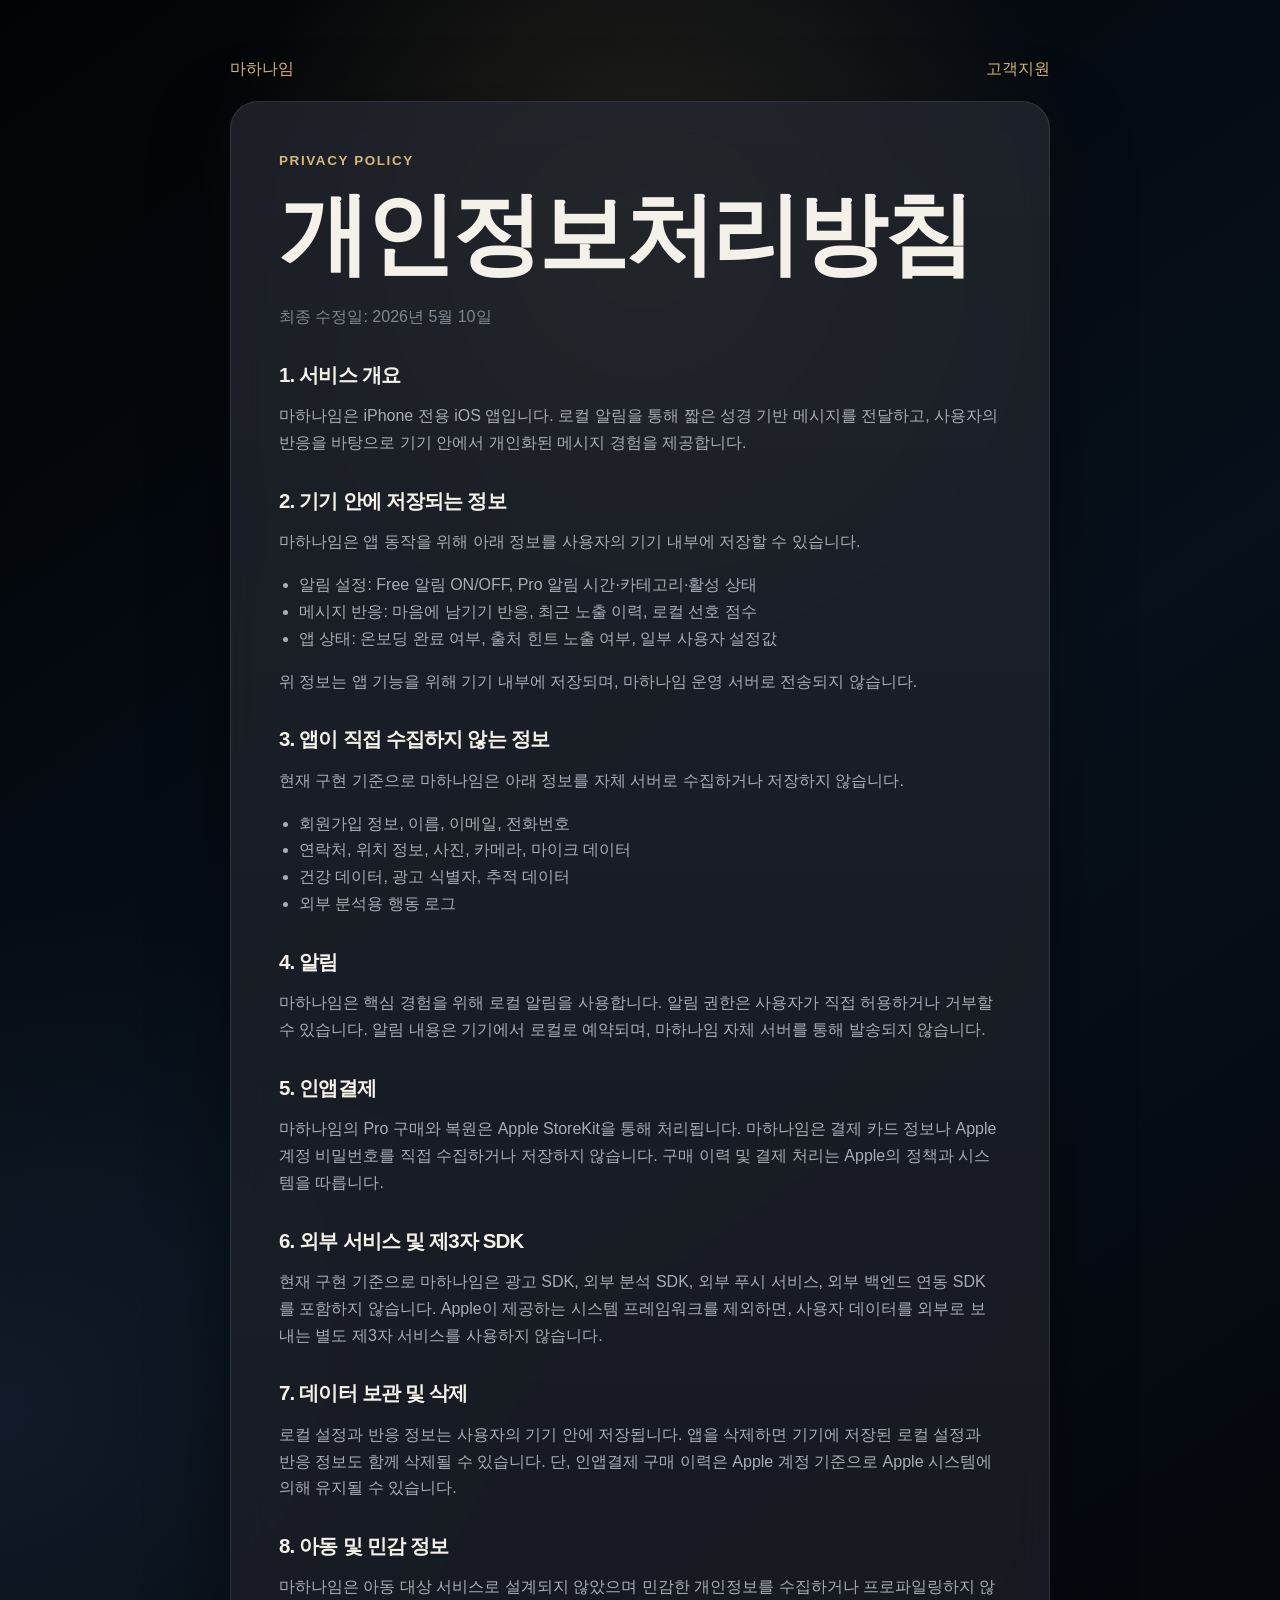
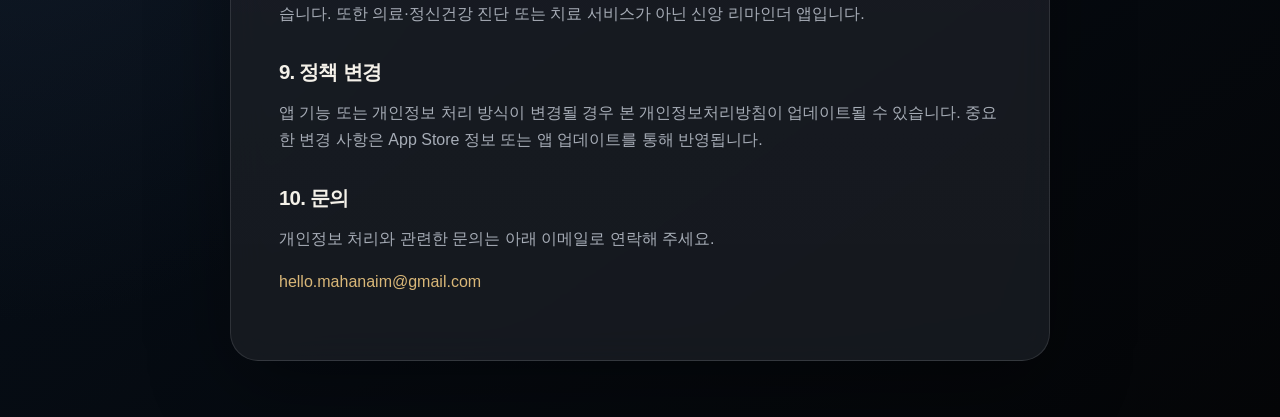
==== privacy.html @ 92a77791 "Add Mahanaim public support pages" ====
<!doctype html>
<html lang="ko">
<head>
  <meta charset="utf-8">
  <meta name="viewport" content="width=device-width, initial-scale=1">
  <title>마하나임 개인정보처리방침</title>
  <meta name="description" content="마하나임 iOS 앱의 개인정보처리방침입니다.">
  <link rel="stylesheet" href="./styles.css">
</head>
<body>
  <main class="page document">
    <nav class="topnav"><a href="./index.html">마하나임</a><a href="./support.html">고객지원</a></nav>
    <article class="card">
      <p class="eyebrow">Privacy Policy</p>
      <h1>개인정보처리방침</h1>
      <p class="muted">최종 수정일: 2026년 5월 10일</p>

      <h2>1. 서비스 개요</h2>
      <p>
        마하나임은 iPhone 전용 iOS 앱입니다. 로컬 알림을 통해 짧은 성경 기반 메시지를 전달하고,
        사용자의 반응을 바탕으로 기기 안에서 개인화된 메시지 경험을 제공합니다.
      </p>

      <h2>2. 기기 안에 저장되는 정보</h2>
      <p>마하나임은 앱 동작을 위해 아래 정보를 사용자의 기기 내부에 저장할 수 있습니다.</p>
      <ul>
        <li>알림 설정: Free 알림 ON/OFF, Pro 알림 시간·카테고리·활성 상태</li>
        <li>메시지 반응: 마음에 남기기 반응, 최근 노출 이력, 로컬 선호 점수</li>
        <li>앱 상태: 온보딩 완료 여부, 출처 힌트 노출 여부, 일부 사용자 설정값</li>
      </ul>
      <p>위 정보는 앱 기능을 위해 기기 내부에 저장되며, 마하나임 운영 서버로 전송되지 않습니다.</p>

      <h2>3. 앱이 직접 수집하지 않는 정보</h2>
      <p>현재 구현 기준으로 마하나임은 아래 정보를 자체 서버로 수집하거나 저장하지 않습니다.</p>
      <ul>
        <li>회원가입 정보, 이름, 이메일, 전화번호</li>
        <li>연락처, 위치 정보, 사진, 카메라, 마이크 데이터</li>
        <li>건강 데이터, 광고 식별자, 추적 데이터</li>
        <li>외부 분석용 행동 로그</li>
      </ul>

      <h2>4. 알림</h2>
      <p>
        마하나임은 핵심 경험을 위해 로컬 알림을 사용합니다. 알림 권한은 사용자가 직접 허용하거나 거부할 수 있습니다.
        알림 내용은 기기에서 로컬로 예약되며, 마하나임 자체 서버를 통해 발송되지 않습니다.
      </p>

      <h2>5. 인앱결제</h2>
      <p>
        마하나임의 Pro 구매와 복원은 Apple StoreKit을 통해 처리됩니다.
        마하나임은 결제 카드 정보나 Apple 계정 비밀번호를 직접 수집하거나 저장하지 않습니다.
        구매 이력 및 결제 처리는 Apple의 정책과 시스템을 따릅니다.
      </p>

      <h2>6. 외부 서비스 및 제3자 SDK</h2>
      <p>
        현재 구현 기준으로 마하나임은 광고 SDK, 외부 분석 SDK, 외부 푸시 서비스, 외부 백엔드 연동 SDK를 포함하지 않습니다.
        Apple이 제공하는 시스템 프레임워크를 제외하면, 사용자 데이터를 외부로 보내는 별도 제3자 서비스를 사용하지 않습니다.
      </p>

      <h2>7. 데이터 보관 및 삭제</h2>
      <p>
        로컬 설정과 반응 정보는 사용자의 기기 안에 저장됩니다.
        앱을 삭제하면 기기에 저장된 로컬 설정과 반응 정보도 함께 삭제될 수 있습니다.
        단, 인앱결제 구매 이력은 Apple 계정 기준으로 Apple 시스템에 의해 유지될 수 있습니다.
      </p>

      <h2>8. 아동 및 민감 정보</h2>
      <p>
        마하나임은 아동 대상 서비스로 설계되지 않았으며 민감한 개인정보를 수집하거나 프로파일링하지 않습니다.
        또한 의료·정신건강 진단 또는 치료 서비스가 아닌 신앙 리마인더 앱입니다.
      </p>

      <h2>9. 정책 변경</h2>
      <p>
        앱 기능 또는 개인정보 처리 방식이 변경될 경우 본 개인정보처리방침이 업데이트될 수 있습니다.
        중요한 변경 사항은 App Store 정보 또는 앱 업데이트를 통해 반영됩니다.
      </p>

      <h2>10. 문의</h2>
      <p>개인정보 처리와 관련한 문의는 아래 이메일로 연락해 주세요.</p>
      <p><a href="mailto:hello.mahanaim@gmail.com">hello.mahanaim@gmail.com</a></p>
    </article>
  </main>
</body>
</html>
---- styles.css ----
:root {
  color-scheme: dark;
  --bg: #05070b;
  --panel: rgba(19, 23, 30, 0.78);
  --line: rgba(255, 255, 255, 0.11);
  --text: #f4f1e9;
  --muted: #a7adb7;
  --gold: #d9b778;
  --gold-soft: rgba(217, 183, 120, 0.18);
}

* {
  box-sizing: border-box;
}

body {
  margin: 0;
  min-height: 100vh;
  font-family: -apple-system, BlinkMacSystemFont, "Apple SD Gothic Neo", "Noto Sans KR", "Segoe UI", sans-serif;
  line-height: 1.68;
  color: var(--text);
  background:
    radial-gradient(circle at 50% 12%, rgba(217, 183, 120, 0.16), transparent 28rem),
    radial-gradient(circle at 0% 70%, rgba(26, 36, 52, 0.52), transparent 32rem),
    linear-gradient(145deg, #020304 0%, #07101b 48%, #040507 100%);
}

a {
  color: var(--gold);
  text-decoration: none;
}

a:hover {
  text-decoration: underline;
}

.page {
  width: min(960px, calc(100% - 32px));
  margin: 0 auto;
  padding: 56px 0;
}

.document {
  max-width: 820px;
}

.card {
  border: 1px solid var(--line);
  border-radius: 28px;
  padding: clamp(24px, 5vw, 48px);
  background: linear-gradient(180deg, rgba(255, 255, 255, 0.055), rgba(255, 255, 255, 0.025)), var(--panel);
  box-shadow: 0 24px 80px rgba(0, 0, 0, 0.34);
  backdrop-filter: blur(18px);
}

.hero {
  min-height: 420px;
  display: flex;
  flex-direction: column;
  justify-content: center;
}

.grid {
  display: grid;
  grid-template-columns: repeat(2, minmax(0, 1fr));
  gap: 18px;
  margin-top: 18px;
}

.topnav {
  display: flex;
  justify-content: space-between;
  gap: 16px;
  margin-bottom: 18px;
  color: var(--muted);
}

.eyebrow {
  margin: 0 0 10px;
  color: var(--gold);
  font-size: 0.84rem;
  font-weight: 700;
  letter-spacing: 0.12em;
  text-transform: uppercase;
}

h1,
h2 {
  margin: 0;
  line-height: 1.18;
  letter-spacing: -0.04em;
}

h1 {
  font-size: clamp(2.4rem, 8vw, 5.6rem);
}

h2 {
  margin-top: 32px;
  font-size: 1.28rem;
}

.lead {
  max-width: 680px;
  margin: 18px 0 20px;
  color: #e7e1d5;
  font-size: clamp(1.15rem, 2.5vw, 1.48rem);
  font-weight: 650;
}

p,
li {
  color: var(--muted);
  font-size: 1rem;
}

ul {
  padding-left: 1.25rem;
}

.muted {
  color: #7f8793;
}

.actions {
  display: flex;
  flex-wrap: wrap;
  gap: 12px;
  margin-top: 24px;
}

.actions a {
  display: inline-flex;
  min-height: 44px;
  align-items: center;
  justify-content: center;
  border: 1px solid var(--line);
  border-radius: 999px;
  padding: 0 18px;
  background: var(--gold-soft);
  color: var(--text);
  font-weight: 700;
}

@media (max-width: 720px) {
  .page {
    width: min(100% - 24px, 960px);
    padding: 28px 0;
  }

  .card {
    border-radius: 22px;
    padding: 24px;
  }

  .grid {
    grid-template-columns: 1fr;
  }
}
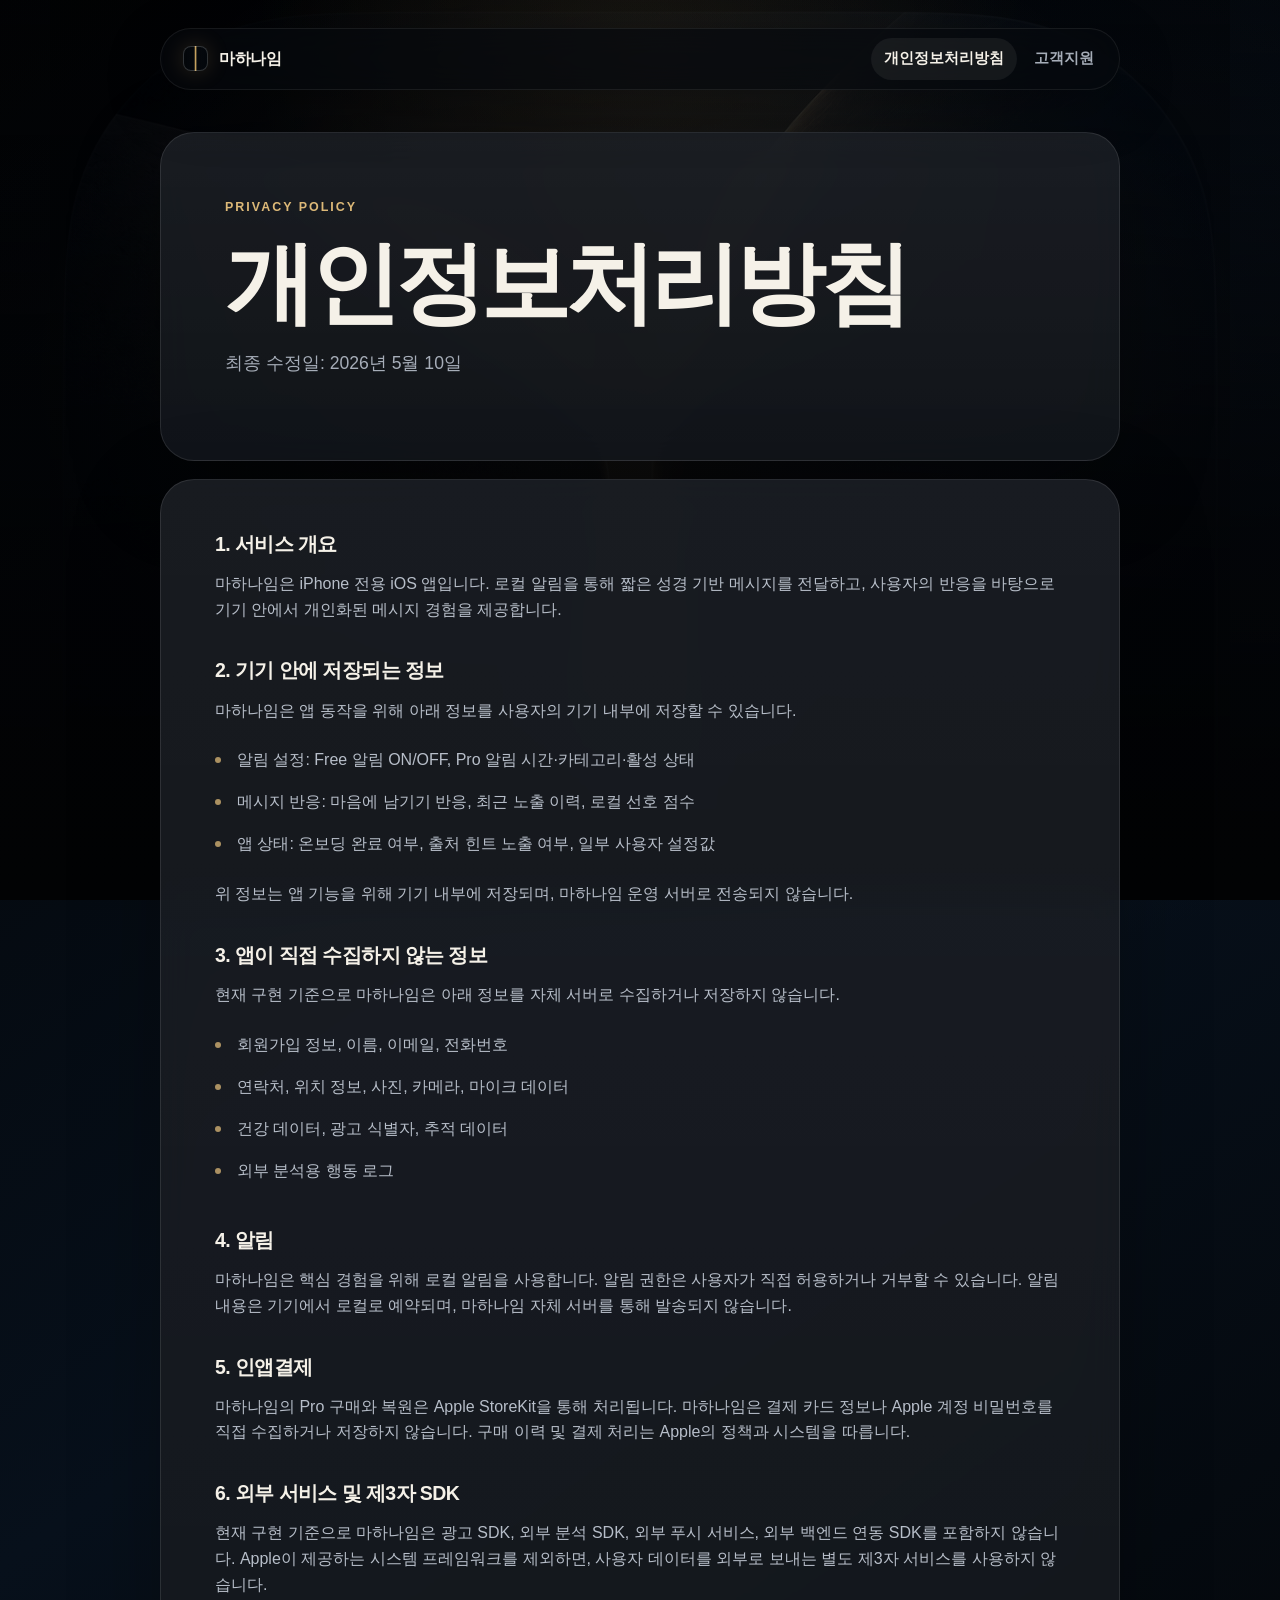
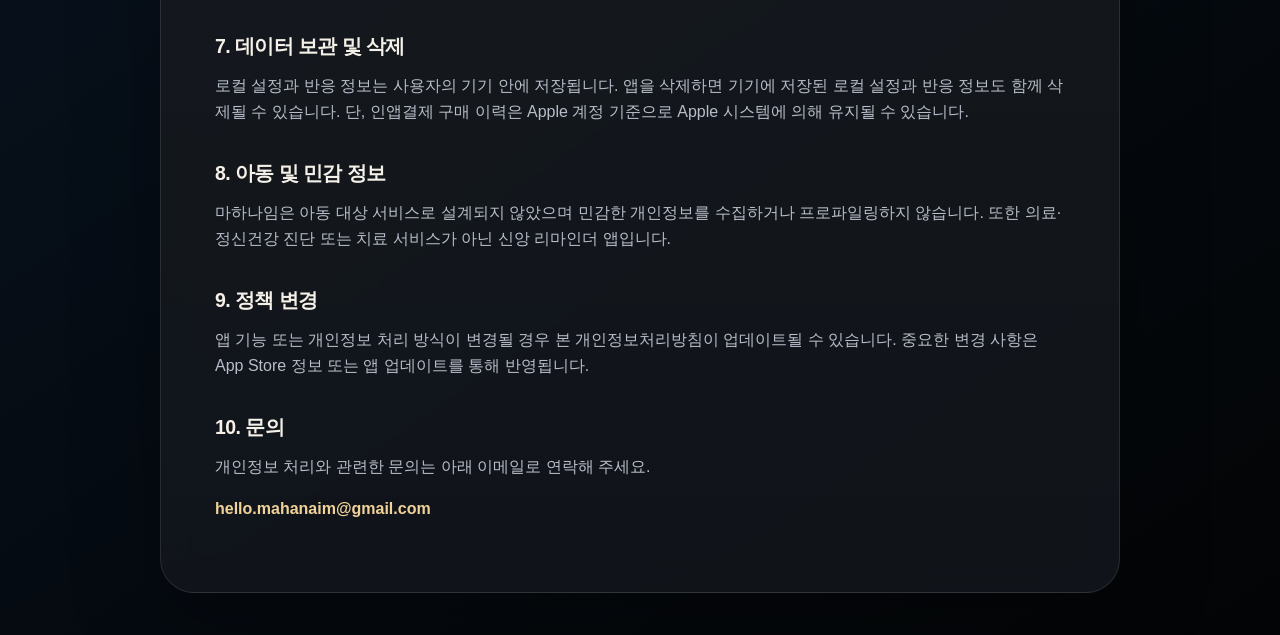
==== commit 43c9a81f: "Redesign public website" ====
--- a/privacy.html
+++ b/privacy.html
@@ -8,79 +8,93 @@
   <link rel="stylesheet" href="./styles.css">
 </head>
 <body>
-  <main class="page document">
-    <nav class="topnav"><a href="./index.html">마하나임</a><a href="./support.html">고객지원</a></nav>
-    <article class="card">
-      <p class="eyebrow">Privacy Policy</p>
-      <h1>개인정보처리방침</h1>
-      <p class="muted">최종 수정일: 2026년 5월 10일</p>
+  <div class="site-shell document-shell">
+    <header class="site-nav" aria-label="주요 메뉴">
+      <a class="brand" href="./index.html" aria-label="마하나임 홈">
+        <span class="brand-mark" aria-hidden="true"></span>
+        <span>마하나임</span>
+      </a>
+      <nav class="nav-links">
+        <a aria-current="page" href="./privacy.html">개인정보처리방침</a>
+        <a href="./support.html">고객지원</a>
+      </nav>
+    </header>
 
-      <h2>1. 서비스 개요</h2>
-      <p>
-        마하나임은 iPhone 전용 iOS 앱입니다. 로컬 알림을 통해 짧은 성경 기반 메시지를 전달하고,
-        사용자의 반응을 바탕으로 기기 안에서 개인화된 메시지 경험을 제공합니다.
-      </p>
+    <main class="document-page">
+      <section class="document-hero">
+        <p class="small-label">Privacy Policy</p>
+        <h1>개인정보처리방침</h1>
+        <p>최종 수정일: 2026년 5월 10일</p>
+      </section>
 
-      <h2>2. 기기 안에 저장되는 정보</h2>
-      <p>마하나임은 앱 동작을 위해 아래 정보를 사용자의 기기 내부에 저장할 수 있습니다.</p>
-      <ul>
-        <li>알림 설정: Free 알림 ON/OFF, Pro 알림 시간·카테고리·활성 상태</li>
-        <li>메시지 반응: 마음에 남기기 반응, 최근 노출 이력, 로컬 선호 점수</li>
-        <li>앱 상태: 온보딩 완료 여부, 출처 힌트 노출 여부, 일부 사용자 설정값</li>
-      </ul>
-      <p>위 정보는 앱 기능을 위해 기기 내부에 저장되며, 마하나임 운영 서버로 전송되지 않습니다.</p>
+      <article class="document-card">
+        <h2>1. 서비스 개요</h2>
+        <p>
+          마하나임은 iPhone 전용 iOS 앱입니다. 로컬 알림을 통해 짧은 성경 기반 메시지를 전달하고,
+          사용자의 반응을 바탕으로 기기 안에서 개인화된 메시지 경험을 제공합니다.
+        </p>
 
-      <h2>3. 앱이 직접 수집하지 않는 정보</h2>
-      <p>현재 구현 기준으로 마하나임은 아래 정보를 자체 서버로 수집하거나 저장하지 않습니다.</p>
-      <ul>
-        <li>회원가입 정보, 이름, 이메일, 전화번호</li>
-        <li>연락처, 위치 정보, 사진, 카메라, 마이크 데이터</li>
-        <li>건강 데이터, 광고 식별자, 추적 데이터</li>
-        <li>외부 분석용 행동 로그</li>
-      </ul>
+        <h2>2. 기기 안에 저장되는 정보</h2>
+        <p>마하나임은 앱 동작을 위해 아래 정보를 사용자의 기기 내부에 저장할 수 있습니다.</p>
+        <ul>
+          <li>알림 설정: Free 알림 ON/OFF, Pro 알림 시간·카테고리·활성 상태</li>
+          <li>메시지 반응: 마음에 남기기 반응, 최근 노출 이력, 로컬 선호 점수</li>
+          <li>앱 상태: 온보딩 완료 여부, 출처 힌트 노출 여부, 일부 사용자 설정값</li>
+        </ul>
+        <p>위 정보는 앱 기능을 위해 기기 내부에 저장되며, 마하나임 운영 서버로 전송되지 않습니다.</p>
 
-      <h2>4. 알림</h2>
-      <p>
-        마하나임은 핵심 경험을 위해 로컬 알림을 사용합니다. 알림 권한은 사용자가 직접 허용하거나 거부할 수 있습니다.
-        알림 내용은 기기에서 로컬로 예약되며, 마하나임 자체 서버를 통해 발송되지 않습니다.
-      </p>
+        <h2>3. 앱이 직접 수집하지 않는 정보</h2>
+        <p>현재 구현 기준으로 마하나임은 아래 정보를 자체 서버로 수집하거나 저장하지 않습니다.</p>
+        <ul>
+          <li>회원가입 정보, 이름, 이메일, 전화번호</li>
+          <li>연락처, 위치 정보, 사진, 카메라, 마이크 데이터</li>
+          <li>건강 데이터, 광고 식별자, 추적 데이터</li>
+          <li>외부 분석용 행동 로그</li>
+        </ul>
 
-      <h2>5. 인앱결제</h2>
-      <p>
-        마하나임의 Pro 구매와 복원은 Apple StoreKit을 통해 처리됩니다.
-        마하나임은 결제 카드 정보나 Apple 계정 비밀번호를 직접 수집하거나 저장하지 않습니다.
-        구매 이력 및 결제 처리는 Apple의 정책과 시스템을 따릅니다.
-      </p>
+        <h2>4. 알림</h2>
+        <p>
+          마하나임은 핵심 경험을 위해 로컬 알림을 사용합니다. 알림 권한은 사용자가 직접 허용하거나 거부할 수 있습니다.
+          알림 내용은 기기에서 로컬로 예약되며, 마하나임 자체 서버를 통해 발송되지 않습니다.
+        </p>
 
-      <h2>6. 외부 서비스 및 제3자 SDK</h2>
-      <p>
-        현재 구현 기준으로 마하나임은 광고 SDK, 외부 분석 SDK, 외부 푸시 서비스, 외부 백엔드 연동 SDK를 포함하지 않습니다.
-        Apple이 제공하는 시스템 프레임워크를 제외하면, 사용자 데이터를 외부로 보내는 별도 제3자 서비스를 사용하지 않습니다.
-      </p>
+        <h2>5. 인앱결제</h2>
+        <p>
+          마하나임의 Pro 구매와 복원은 Apple StoreKit을 통해 처리됩니다.
+          마하나임은 결제 카드 정보나 Apple 계정 비밀번호를 직접 수집하거나 저장하지 않습니다.
+          구매 이력 및 결제 처리는 Apple의 정책과 시스템을 따릅니다.
+        </p>
 
-      <h2>7. 데이터 보관 및 삭제</h2>
-      <p>
-        로컬 설정과 반응 정보는 사용자의 기기 안에 저장됩니다.
-        앱을 삭제하면 기기에 저장된 로컬 설정과 반응 정보도 함께 삭제될 수 있습니다.
-        단, 인앱결제 구매 이력은 Apple 계정 기준으로 Apple 시스템에 의해 유지될 수 있습니다.
-      </p>
+        <h2>6. 외부 서비스 및 제3자 SDK</h2>
+        <p>
+          현재 구현 기준으로 마하나임은 광고 SDK, 외부 분석 SDK, 외부 푸시 서비스, 외부 백엔드 연동 SDK를 포함하지 않습니다.
+          Apple이 제공하는 시스템 프레임워크를 제외하면, 사용자 데이터를 외부로 보내는 별도 제3자 서비스를 사용하지 않습니다.
+        </p>
 
-      <h2>8. 아동 및 민감 정보</h2>
-      <p>
-        마하나임은 아동 대상 서비스로 설계되지 않았으며 민감한 개인정보를 수집하거나 프로파일링하지 않습니다.
-        또한 의료·정신건강 진단 또는 치료 서비스가 아닌 신앙 리마인더 앱입니다.
-      </p>
+        <h2>7. 데이터 보관 및 삭제</h2>
+        <p>
+          로컬 설정과 반응 정보는 사용자의 기기 안에 저장됩니다.
+          앱을 삭제하면 기기에 저장된 로컬 설정과 반응 정보도 함께 삭제될 수 있습니다.
+          단, 인앱결제 구매 이력은 Apple 계정 기준으로 Apple 시스템에 의해 유지될 수 있습니다.
+        </p>
 
-      <h2>9. 정책 변경</h2>
-      <p>
-        앱 기능 또는 개인정보 처리 방식이 변경될 경우 본 개인정보처리방침이 업데이트될 수 있습니다.
-        중요한 변경 사항은 App Store 정보 또는 앱 업데이트를 통해 반영됩니다.
-      </p>
+        <h2>8. 아동 및 민감 정보</h2>
+        <p>
+          마하나임은 아동 대상 서비스로 설계되지 않았으며 민감한 개인정보를 수집하거나 프로파일링하지 않습니다.
+          또한 의료·정신건강 진단 또는 치료 서비스가 아닌 신앙 리마인더 앱입니다.
+        </p>
 
-      <h2>10. 문의</h2>
-      <p>개인정보 처리와 관련한 문의는 아래 이메일로 연락해 주세요.</p>
-      <p><a href="mailto:hello.mahanaim@gmail.com">hello.mahanaim@gmail.com</a></p>
-    </article>
-  </main>
+        <h2>9. 정책 변경</h2>
+        <p>
+          앱 기능 또는 개인정보 처리 방식이 변경될 경우 본 개인정보처리방침이 업데이트될 수 있습니다.
+          중요한 변경 사항은 App Store 정보 또는 앱 업데이트를 통해 반영됩니다.
+        </p>
+
+        <h2>10. 문의</h2>
+        <p>개인정보 처리와 관련한 문의는 아래 이메일로 연락해 주세요.</p>
+        <p><a class="inline-mail" href="mailto:hello.mahanaim@gmail.com">hello.mahanaim@gmail.com</a></p>
+      </article>
+    </main>
+  </div>
 </body>
 </html>
--- a/styles.css
+++ b/styles.css
@@ -1,111 +1,196 @@
 :root {
   color-scheme: dark;
-  --bg: #05070b;
-  --panel: rgba(19, 23, 30, 0.78);
-  --line: rgba(255, 255, 255, 0.11);
-  --text: #f4f1e9;
-  --muted: #a7adb7;
-  --gold: #d9b778;
-  --gold-soft: rgba(217, 183, 120, 0.18);
+  --bg: #030507;
+  --bg-2: #07101a;
+  --panel: rgba(14, 18, 24, 0.82);
+  --panel-2: rgba(19, 24, 32, 0.92);
+  --line: rgba(255, 255, 255, 0.10);
+  --line-strong: rgba(236, 211, 160, 0.18);
+  --text: #f5f1e8;
+  --muted: #a6adb8;
+  --faint: #747d8b;
+  --gold: #ddb978;
+  --gold-soft: rgba(221, 185, 120, 0.18);
+  --gold-bright: #f1d399;
+  --radius-xl: 34px;
+  --radius-lg: 26px;
+  --shadow: 0 32px 110px rgba(0, 0, 0, 0.48);
 }
 
 * {
   box-sizing: border-box;
+}
+
+html {
+  scroll-behavior: smooth;
 }
 
 body {
   margin: 0;
   min-height: 100vh;
+  overflow-x: hidden;
   font-family: -apple-system, BlinkMacSystemFont, "Apple SD Gothic Neo", "Noto Sans KR", "Segoe UI", sans-serif;
-  line-height: 1.68;
+  line-height: 1.62;
   color: var(--text);
   background:
-    radial-gradient(circle at 50% 12%, rgba(217, 183, 120, 0.16), transparent 28rem),
-    radial-gradient(circle at 0% 70%, rgba(26, 36, 52, 0.52), transparent 32rem),
-    linear-gradient(145deg, #020304 0%, #07101b 48%, #040507 100%);
+    radial-gradient(circle at 50% 2%, rgba(217, 183, 120, 0.16), transparent 24rem),
+    radial-gradient(circle at 80% 18%, rgba(21, 35, 53, 0.52), transparent 34rem),
+    linear-gradient(145deg, #020304 0%, #07101b 50%, #030405 100%);
+}
+
+body::before {
+  position: fixed;
+  inset: 0;
+  z-index: -2;
+  background-image: url("./assets/mahanaim-logo-background.png");
+  background-position: center top;
+  background-repeat: no-repeat;
+  background-size: min(1180px, 130vw);
+  content: "";
+  opacity: 0.24;
+  filter: saturate(0.85) brightness(0.82);
+}
+
+body::after {
+  position: fixed;
+  inset: 0;
+  z-index: -1;
+  background:
+    linear-gradient(180deg, rgba(2, 3, 5, 0.38), rgba(2, 3, 5, 0.86) 58%, #020304 100%),
+    radial-gradient(ellipse at 50% 42%, rgba(241, 195, 116, 0.13), transparent 38rem);
+  content: "";
+  pointer-events: none;
 }
 
 a {
+  color: inherit;
+  text-decoration: none;
+}
+
+a:hover {
+  color: var(--gold-bright);
+}
+
+img {
+  display: block;
+  max-width: 100%;
+}
+
+.site-shell {
+  width: min(1180px, calc(100% - 40px));
+  margin: 0 auto;
+  padding: 28px 0 42px;
+}
+
+.site-nav {
+  position: relative;
+  z-index: 10;
+  display: flex;
+  align-items: center;
+  justify-content: space-between;
+  gap: 22px;
+  min-height: 58px;
+  margin-bottom: 64px;
+  border: 1px solid rgba(255, 255, 255, 0.07);
+  border-radius: 999px;
+  padding: 9px 12px 9px 10px;
+  background: rgba(7, 10, 14, 0.68);
+  box-shadow: 0 18px 60px rgba(0, 0, 0, 0.24);
+  backdrop-filter: blur(20px);
+}
+
+.brand,
+.nav-links,
+.hero-actions,
+.site-footer div {
+  display: flex;
+  align-items: center;
+}
+
+.brand {
+  gap: 11px;
+  padding: 8px 12px;
+  color: var(--text);
+  font-weight: 760;
+  letter-spacing: -0.03em;
+}
+
+.brand-mark {
+  width: 25px;
+  height: 25px;
+  border: 1px solid rgba(255, 255, 255, 0.18);
+  border-radius: 8px;
+  background:
+    linear-gradient(90deg, rgba(3, 6, 10, 0.94), transparent 44%, rgba(239, 195, 113, 0.82) 50%, transparent 57%, rgba(3, 7, 12, 0.96)),
+    #05080c;
+  box-shadow: 0 0 22px rgba(230, 180, 99, 0.18);
+}
+
+.nav-links {
+  gap: 4px;
+  flex-wrap: wrap;
+  justify-content: flex-end;
+}
+
+.nav-links a {
+  min-height: 40px;
+  border-radius: 999px;
+  padding: 9px 13px;
+  color: var(--muted);
+  font-size: 0.92rem;
+  font-weight: 650;
+}
+
+.nav-links a:hover,
+.nav-links a[aria-current="page"] {
+  background: rgba(255, 255, 255, 0.06);
+  color: var(--text);
+}
+
+.hero-section {
+  display: grid;
+  grid-template-columns: minmax(0, 0.92fr) minmax(360px, 1.08fr);
+  gap: clamp(36px, 7vw, 96px);
+  align-items: center;
+  min-height: 660px;
+}
+
+.hero-copy {
+  min-width: 0;
+  padding-bottom: 28px;
+}
+
+.small-label {
+  margin: 0 0 18px;
   color: var(--gold);
-  text-decoration: none;
-}
-
-a:hover {
-  text-decoration: underline;
-}
-
-.page {
-  width: min(960px, calc(100% - 32px));
-  margin: 0 auto;
-  padding: 56px 0;
-}
-
-.document {
-  max-width: 820px;
-}
-
-.card {
-  border: 1px solid var(--line);
-  border-radius: 28px;
-  padding: clamp(24px, 5vw, 48px);
-  background: linear-gradient(180deg, rgba(255, 255, 255, 0.055), rgba(255, 255, 255, 0.025)), var(--panel);
-  box-shadow: 0 24px 80px rgba(0, 0, 0, 0.34);
-  backdrop-filter: blur(18px);
-}
-
-.hero {
-  min-height: 420px;
-  display: flex;
-  flex-direction: column;
-  justify-content: center;
-}
-
-.grid {
-  display: grid;
-  grid-template-columns: repeat(2, minmax(0, 1fr));
-  gap: 18px;
-  margin-top: 18px;
-}
-
-.topnav {
-  display: flex;
-  justify-content: space-between;
-  gap: 16px;
-  margin-bottom: 18px;
-  color: var(--muted);
-}
-
-.eyebrow {
-  margin: 0 0 10px;
-  color: var(--gold);
-  font-size: 0.84rem;
-  font-weight: 700;
-  letter-spacing: 0.12em;
+  font-size: 0.78rem;
+  font-weight: 800;
+  letter-spacing: 0.16em;
   text-transform: uppercase;
 }
 
 h1,
+h2,
+h3 {
+  margin: 0;
+  line-height: 1.08;
+  letter-spacing: -0.055em;
+}
+
+h1 {
+  max-width: 720px;
+  font-size: clamp(2.85rem, 6.4vw, 5.55rem);
+  font-weight: 840;
+}
+
 h2 {
-  margin: 0;
-  line-height: 1.18;
-  letter-spacing: -0.04em;
-}
-
-h1 {
-  font-size: clamp(2.4rem, 8vw, 5.6rem);
-}
-
-h2 {
-  margin-top: 32px;
-  font-size: 1.28rem;
-}
-
-.lead {
-  max-width: 680px;
-  margin: 18px 0 20px;
-  color: #e7e1d5;
-  font-size: clamp(1.15rem, 2.5vw, 1.48rem);
-  font-weight: 650;
+  font-size: clamp(2.4rem, 5vw, 4.65rem);
+  font-weight: 820;
+}
+
+h3 {
+  font-size: 1.18rem;
+  font-weight: 760;
 }
 
 p,
@@ -114,46 +199,430 @@
   font-size: 1rem;
 }
 
-ul {
-  padding-left: 1.25rem;
-}
-
-.muted {
-  color: #7f8793;
-}
-
-.actions {
-  display: flex;
+.hero-lead {
+  max-width: 610px;
+  margin: 26px 0 0;
+  color: #d9d4ca;
+  font-size: clamp(1.12rem, 1.7vw, 1.34rem);
+  font-weight: 520;
+  letter-spacing: -0.02em;
+}
+
+.hero-actions {
+  gap: 14px;
   flex-wrap: wrap;
-  gap: 12px;
-  margin-top: 24px;
-}
-
-.actions a {
+  margin-top: 34px;
+}
+
+.primary-link,
+.release-note {
   display: inline-flex;
-  min-height: 44px;
+  min-height: 48px;
   align-items: center;
   justify-content: center;
+  border-radius: 999px;
+  padding: 0 20px;
+  font-size: 0.96rem;
+  font-weight: 760;
+}
+
+.primary-link {
+  border: 1px solid rgba(241, 211, 153, 0.42);
+  background: linear-gradient(180deg, rgba(241, 211, 153, 0.22), rgba(221, 185, 120, 0.10));
+  color: var(--text);
+  box-shadow: 0 16px 54px rgba(221, 185, 120, 0.10);
+}
+
+.release-note {
+  border: 1px solid rgba(255, 255, 255, 0.09);
+  color: var(--muted);
+}
+
+.hero-visual {
+  position: relative;
+  min-height: 620px;
+  display: flex;
+  align-items: center;
+  justify-content: center;
+}
+
+.logo-orb {
+  position: absolute;
+  inset: 1% -6% 0;
+  border-radius: 44px;
+  background:
+    radial-gradient(ellipse at 50% 55%, rgba(239, 194, 108, 0.26), transparent 33%),
+    url("./assets/mahanaim-logo-background.png") center/cover no-repeat;
+  opacity: 0.45;
+  filter: brightness(0.75) saturate(0.88);
+  mask-image: radial-gradient(ellipse at center, black 0%, black 60%, transparent 82%);
+}
+
+.phone-shot {
+  position: relative;
+  border-radius: 34px;
+  box-shadow: var(--shadow);
+}
+
+.hero-phone {
+  z-index: 2;
+  width: min(284px, 46vw);
+}
+
+.side-phone {
+  position: absolute;
+  z-index: 1;
+  right: max(12px, 4vw);
+  bottom: 32px;
+  width: min(172px, 28vw);
+  opacity: 0.74;
+  transform: translateY(16px) rotate(2deg);
+  filter: brightness(0.78);
+}
+
+.section {
+  display: grid;
+  grid-template-columns: 0.95fr 1.05fr;
+  gap: clamp(28px, 6vw, 82px);
+  align-items: end;
+  margin: 80px 0 28px;
+}
+
+.section p {
+  max-width: 620px;
+  margin: 0;
+  color: #bdc3cd;
+  font-size: clamp(1.06rem, 1.65vw, 1.24rem);
+}
+
+.feature-grid {
+  display: grid;
+  grid-template-columns: repeat(4, minmax(0, 1fr));
+  gap: 14px;
+  margin-top: 30px;
+}
+
+.feature-card,
+.pro-panel,
+.trust-section,
+.document-card,
+.document-hero {
   border: 1px solid var(--line);
+  background:
+    linear-gradient(180deg, rgba(255, 255, 255, 0.055), rgba(255, 255, 255, 0.018)),
+    var(--panel);
+  box-shadow: 0 24px 90px rgba(0, 0, 0, 0.28);
+  backdrop-filter: blur(18px);
+}
+
+.feature-card {
+  min-height: 235px;
+  border-radius: var(--radius-lg);
+  padding: 24px;
+}
+
+.feature-number {
+  display: block;
+  margin-bottom: 32px;
+  color: var(--gold);
+  font-size: 0.78rem;
+  font-weight: 800;
+  letter-spacing: 0.12em;
+}
+
+.feature-card p {
+  margin: 16px 0 0;
+  color: var(--muted);
+}
+
+.showcase-section,
+.pro-section {
+  display: grid;
+  grid-template-columns: minmax(0, 1fr) minmax(300px, 0.92fr);
+  gap: clamp(32px, 7vw, 88px);
+  align-items: center;
+  margin-top: 92px;
+  border-top: 1px solid rgba(255, 255, 255, 0.08);
+  padding-top: 84px;
+}
+
+.showcase-copy p {
+  max-width: 520px;
+  color: #b9c0cb;
+}
+
+.showcase-media,
+.pro-section {
+  position: relative;
+}
+
+.showcase-media::before,
+.pro-section::before {
+  position: absolute;
+  inset: 15% 10%;
+  z-index: -1;
   border-radius: 999px;
-  padding: 0 18px;
-  background: var(--gold-soft);
-  color: var(--text);
-  font-weight: 700;
-}
-
-@media (max-width: 720px) {
-  .page {
-    width: min(100% - 24px, 960px);
-    padding: 28px 0;
-  }
-
-  .card {
-    border-radius: 22px;
-    padding: 24px;
-  }
-
-  .grid {
+  background: radial-gradient(circle, rgba(226, 180, 101, 0.18), transparent 62%);
+  content: "";
+  filter: blur(18px);
+}
+
+.showcase-media .phone-shot,
+.pro-phone {
+  width: min(280px, 70vw);
+  margin: 0 auto;
+}
+
+.pro-section {
+  grid-template-columns: minmax(0, 0.94fr) minmax(280px, 0.72fr);
+}
+
+.pro-panel {
+  border-color: var(--line-strong);
+  border-radius: var(--radius-xl);
+  padding: clamp(28px, 4vw, 46px);
+}
+
+.pro-list,
+.document-card ul {
+  margin: 0;
+  padding: 0;
+  list-style: none;
+}
+
+.pro-list {
+  display: grid;
+  grid-template-columns: repeat(2, minmax(0, 1fr));
+  gap: 12px;
+  margin-top: 32px;
+}
+
+.pro-list li,
+.trust-grid p {
+  border: 1px solid rgba(255, 255, 255, 0.08);
+  border-radius: 18px;
+  padding: 15px 16px;
+  background: rgba(255, 255, 255, 0.035);
+  color: #ded9cf;
+  font-weight: 650;
+}
+
+.trust-section {
+  margin-top: 96px;
+  border-radius: var(--radius-xl);
+  padding: clamp(30px, 5vw, 58px);
+}
+
+.trust-grid {
+  display: grid;
+  grid-template-columns: repeat(4, minmax(0, 1fr));
+  gap: 12px;
+  margin-top: 32px;
+}
+
+.trust-grid p {
+  margin: 0;
+}
+
+.site-footer {
+  display: flex;
+  justify-content: space-between;
+  gap: 22px;
+  margin-top: 80px;
+  border-top: 1px solid rgba(255, 255, 255, 0.08);
+  padding-top: 28px;
+  color: var(--faint);
+}
+
+.site-footer p {
+  margin: 0;
+  color: var(--faint);
+}
+
+.site-footer div {
+  gap: 18px;
+  flex-wrap: wrap;
+  justify-content: flex-end;
+}
+
+.site-footer a {
+  color: var(--muted);
+  font-size: 0.94rem;
+}
+
+.document-shell {
+  width: min(960px, calc(100% - 40px));
+}
+
+.document-shell .site-nav {
+  margin-bottom: 42px;
+}
+
+.document-page {
+  display: grid;
+  gap: 18px;
+}
+
+.document-hero,
+.document-card {
+  border-radius: var(--radius-xl);
+}
+
+.document-hero {
+  padding: clamp(32px, 7vw, 64px);
+}
+
+.document-hero h1 {
+  font-size: clamp(2.7rem, 8vw, 5.6rem);
+}
+
+.document-hero p:not(.small-label) {
+  max-width: 680px;
+  color: var(--muted);
+  font-size: 1.1rem;
+}
+
+.document-card {
+  padding: clamp(28px, 5vw, 54px);
+}
+
+.document-card h2 {
+  margin-top: 38px;
+  font-size: 1.22rem;
+  letter-spacing: -0.03em;
+}
+
+.document-card h2:first-child {
+  margin-top: 0;
+}
+
+.document-card p,
+.document-card li {
+  color: #b7bec9;
+}
+
+.document-card li {
+  position: relative;
+  padding: 8px 0 8px 22px;
+}
+
+.document-card li::before {
+  position: absolute;
+  left: 0;
+  top: 18px;
+  width: 6px;
+  height: 6px;
+  border-radius: 999px;
+  background: var(--gold);
+  content: "";
+  opacity: 0.75;
+}
+
+.inline-mail {
+  color: var(--gold-bright);
+  font-weight: 760;
+}
+
+@media (max-width: 980px) {
+  .hero-section,
+  .section,
+  .showcase-section,
+  .pro-section {
     grid-template-columns: 1fr;
   }
-}
+
+  .hero-section {
+    min-height: auto;
+  }
+
+  .hero-copy {
+    padding-bottom: 0;
+  }
+
+  .hero-visual {
+    min-height: 540px;
+  }
+
+  .feature-grid,
+  .trust-grid {
+    grid-template-columns: repeat(2, minmax(0, 1fr));
+  }
+
+  .showcase-section,
+  .pro-section {
+    margin-top: 72px;
+    padding-top: 64px;
+  }
+}
+
+@media (max-width: 640px) {
+  body::before {
+    background-size: 850px;
+    opacity: 0.20;
+  }
+
+  .site-shell,
+  .document-shell {
+    width: min(100% - 24px, 1180px);
+    padding-top: 14px;
+  }
+
+  .site-nav {
+    position: static;
+    align-items: flex-start;
+    margin-bottom: 46px;
+    border-radius: 24px;
+    padding: 10px;
+  }
+
+  .nav-links {
+    max-width: 190px;
+  }
+
+  .nav-links a {
+    min-height: 34px;
+    padding: 6px 9px;
+    font-size: 0.82rem;
+  }
+
+  h1 {
+    font-size: clamp(2.7rem, 11vw, 3.7rem);
+  }
+
+  h2 {
+    font-size: clamp(2.25rem, 11vw, 3.3rem);
+  }
+
+  .hero-visual {
+    min-height: 480px;
+  }
+
+  .hero-phone {
+    width: min(254px, 68vw);
+  }
+
+  .side-phone {
+    right: -4px;
+    bottom: 18px;
+    width: 126px;
+  }
+
+  .feature-grid,
+  .trust-grid,
+  .pro-list {
+    grid-template-columns: 1fr;
+  }
+
+  .feature-card {
+    min-height: auto;
+  }
+
+  .site-footer {
+    display: block;
+  }
+
+  .site-footer div {
+    justify-content: flex-start;
+    margin-top: 14px;
+  }
+}
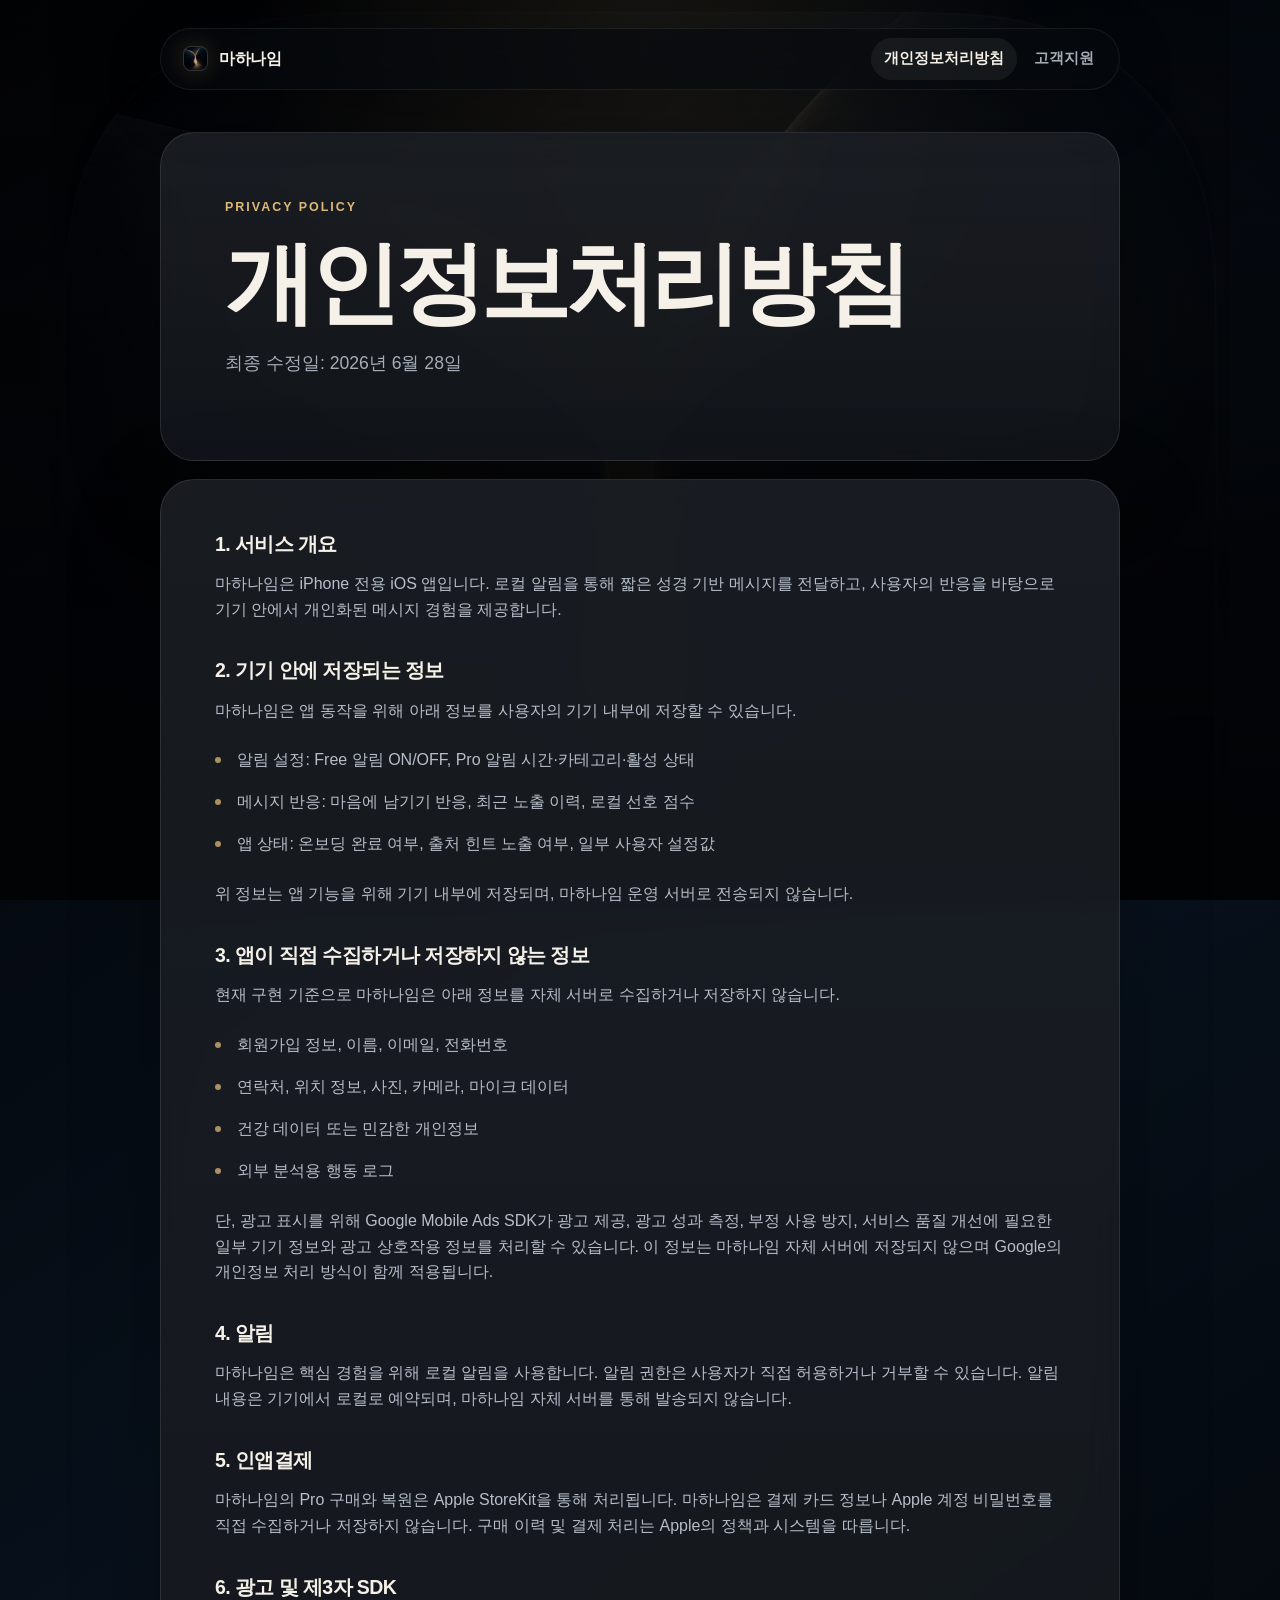
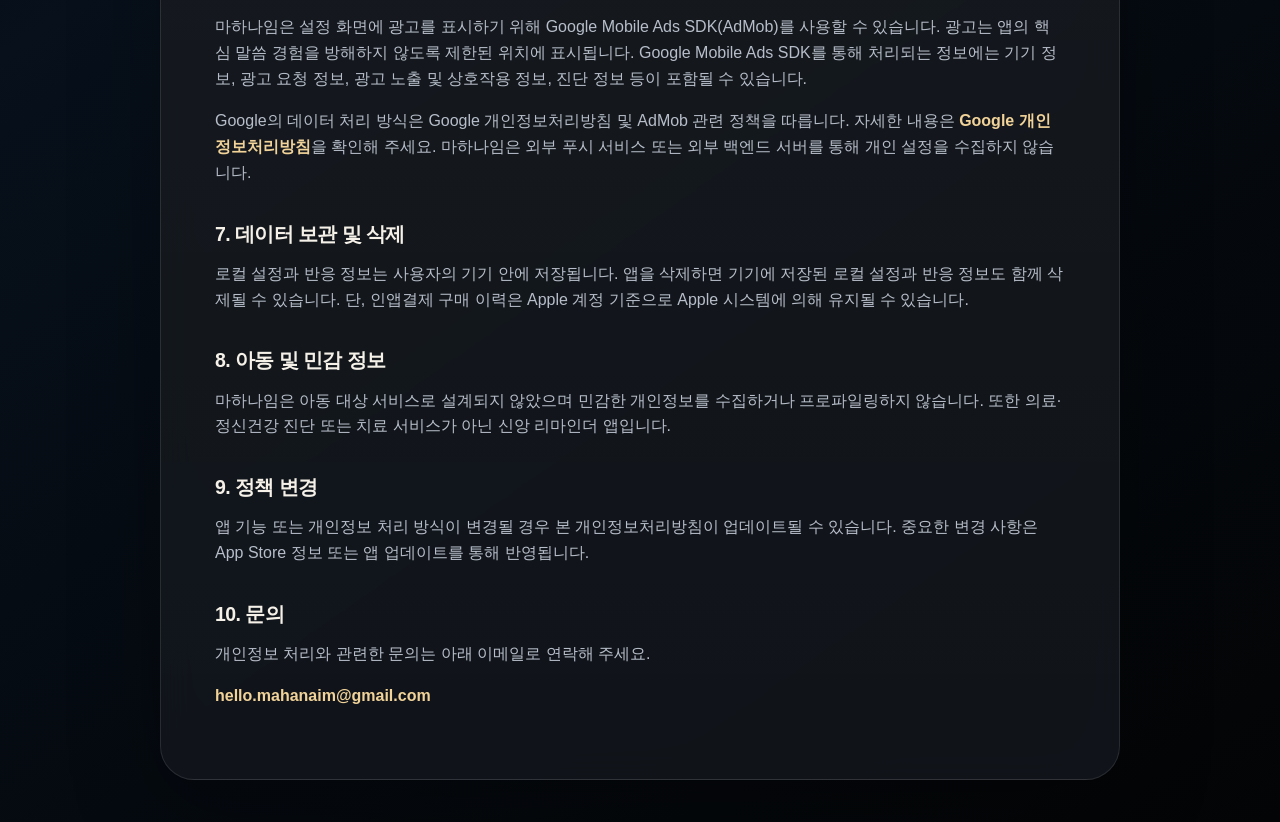
==== commit 37045434: "Update privacy copy for AdMob" ====
--- a/privacy.html
+++ b/privacy.html
@@ -24,7 +24,7 @@
       <section class="document-hero">
         <p class="small-label">Privacy Policy</p>
         <h1>개인정보처리방침</h1>
-        <p>최종 수정일: 2026년 5월 10일</p>
+        <p>최종 수정일: 2026년 6월 28일</p>
       </section>
 
       <article class="document-card">
@@ -43,14 +43,19 @@
         </ul>
         <p>위 정보는 앱 기능을 위해 기기 내부에 저장되며, 마하나임 운영 서버로 전송되지 않습니다.</p>
 
-        <h2>3. 앱이 직접 수집하지 않는 정보</h2>
+        <h2>3. 앱이 직접 수집하거나 저장하지 않는 정보</h2>
         <p>현재 구현 기준으로 마하나임은 아래 정보를 자체 서버로 수집하거나 저장하지 않습니다.</p>
         <ul>
           <li>회원가입 정보, 이름, 이메일, 전화번호</li>
           <li>연락처, 위치 정보, 사진, 카메라, 마이크 데이터</li>
-          <li>건강 데이터, 광고 식별자, 추적 데이터</li>
+          <li>건강 데이터 또는 민감한 개인정보</li>
           <li>외부 분석용 행동 로그</li>
         </ul>
+        <p>
+          단, 광고 표시를 위해 Google Mobile Ads SDK가 광고 제공, 광고 성과 측정, 부정 사용 방지,
+          서비스 품질 개선에 필요한 일부 기기 정보와 광고 상호작용 정보를 처리할 수 있습니다.
+          이 정보는 마하나임 자체 서버에 저장되지 않으며 Google의 개인정보 처리 방식이 함께 적용됩니다.
+        </p>
 
         <h2>4. 알림</h2>
         <p>
@@ -65,10 +70,17 @@
           구매 이력 및 결제 처리는 Apple의 정책과 시스템을 따릅니다.
         </p>
 
-        <h2>6. 외부 서비스 및 제3자 SDK</h2>
+        <h2>6. 광고 및 제3자 SDK</h2>
         <p>
-          현재 구현 기준으로 마하나임은 광고 SDK, 외부 분석 SDK, 외부 푸시 서비스, 외부 백엔드 연동 SDK를 포함하지 않습니다.
-          Apple이 제공하는 시스템 프레임워크를 제외하면, 사용자 데이터를 외부로 보내는 별도 제3자 서비스를 사용하지 않습니다.
+          마하나임은 설정 화면에 광고를 표시하기 위해 Google Mobile Ads SDK(AdMob)를 사용할 수 있습니다.
+          광고는 앱의 핵심 말씀 경험을 방해하지 않도록 제한된 위치에 표시됩니다.
+          Google Mobile Ads SDK를 통해 처리되는 정보에는 기기 정보, 광고 요청 정보, 광고 노출 및 상호작용 정보,
+          진단 정보 등이 포함될 수 있습니다.
+        </p>
+        <p>
+          Google의 데이터 처리 방식은 Google 개인정보처리방침 및 AdMob 관련 정책을 따릅니다.
+          자세한 내용은 <a class="inline-mail" href="https://policies.google.com/privacy">Google 개인정보처리방침</a>을 확인해 주세요.
+          마하나임은 외부 푸시 서비스 또는 외부 백엔드 서버를 통해 개인 설정을 수집하지 않습니다.
         </p>
 
         <h2>7. 데이터 보관 및 삭제</h2>
--- a/styles.css
+++ b/styles.css
@@ -121,9 +121,9 @@
   border: 1px solid rgba(255, 255, 255, 0.18);
   border-radius: 8px;
   background:
-    linear-gradient(90deg, rgba(3, 6, 10, 0.94), transparent 44%, rgba(239, 195, 113, 0.82) 50%, transparent 57%, rgba(3, 7, 12, 0.96)),
-    #05080c;
-  box-shadow: 0 0 22px rgba(230, 180, 99, 0.18);
+    linear-gradient(180deg, rgba(2, 4, 7, 0.08), rgba(2, 4, 7, 0.34)),
+    url("./assets/mahanaim-logo-background.png") center/cover no-repeat;
+  box-shadow: 0 0 24px rgba(230, 180, 99, 0.22);
 }
 
 .nav-links {
@@ -178,13 +178,13 @@
 }
 
 h1 {
-  max-width: 720px;
-  font-size: clamp(2.85rem, 6.4vw, 5.55rem);
+  max-width: 780px;
+  font-size: clamp(2.72rem, 5.9vw, 5.2rem);
   font-weight: 840;
 }
 
 h2 {
-  font-size: clamp(2.4rem, 5vw, 4.65rem);
+  font-size: clamp(2.25rem, 4.65vw, 4.28rem);
   font-weight: 820;
 }
 
@@ -206,6 +206,10 @@
   font-size: clamp(1.12rem, 1.7vw, 1.34rem);
   font-weight: 520;
   letter-spacing: -0.02em;
+}
+
+.keep-line {
+  white-space: nowrap;
 }
 
 .hero-actions {
